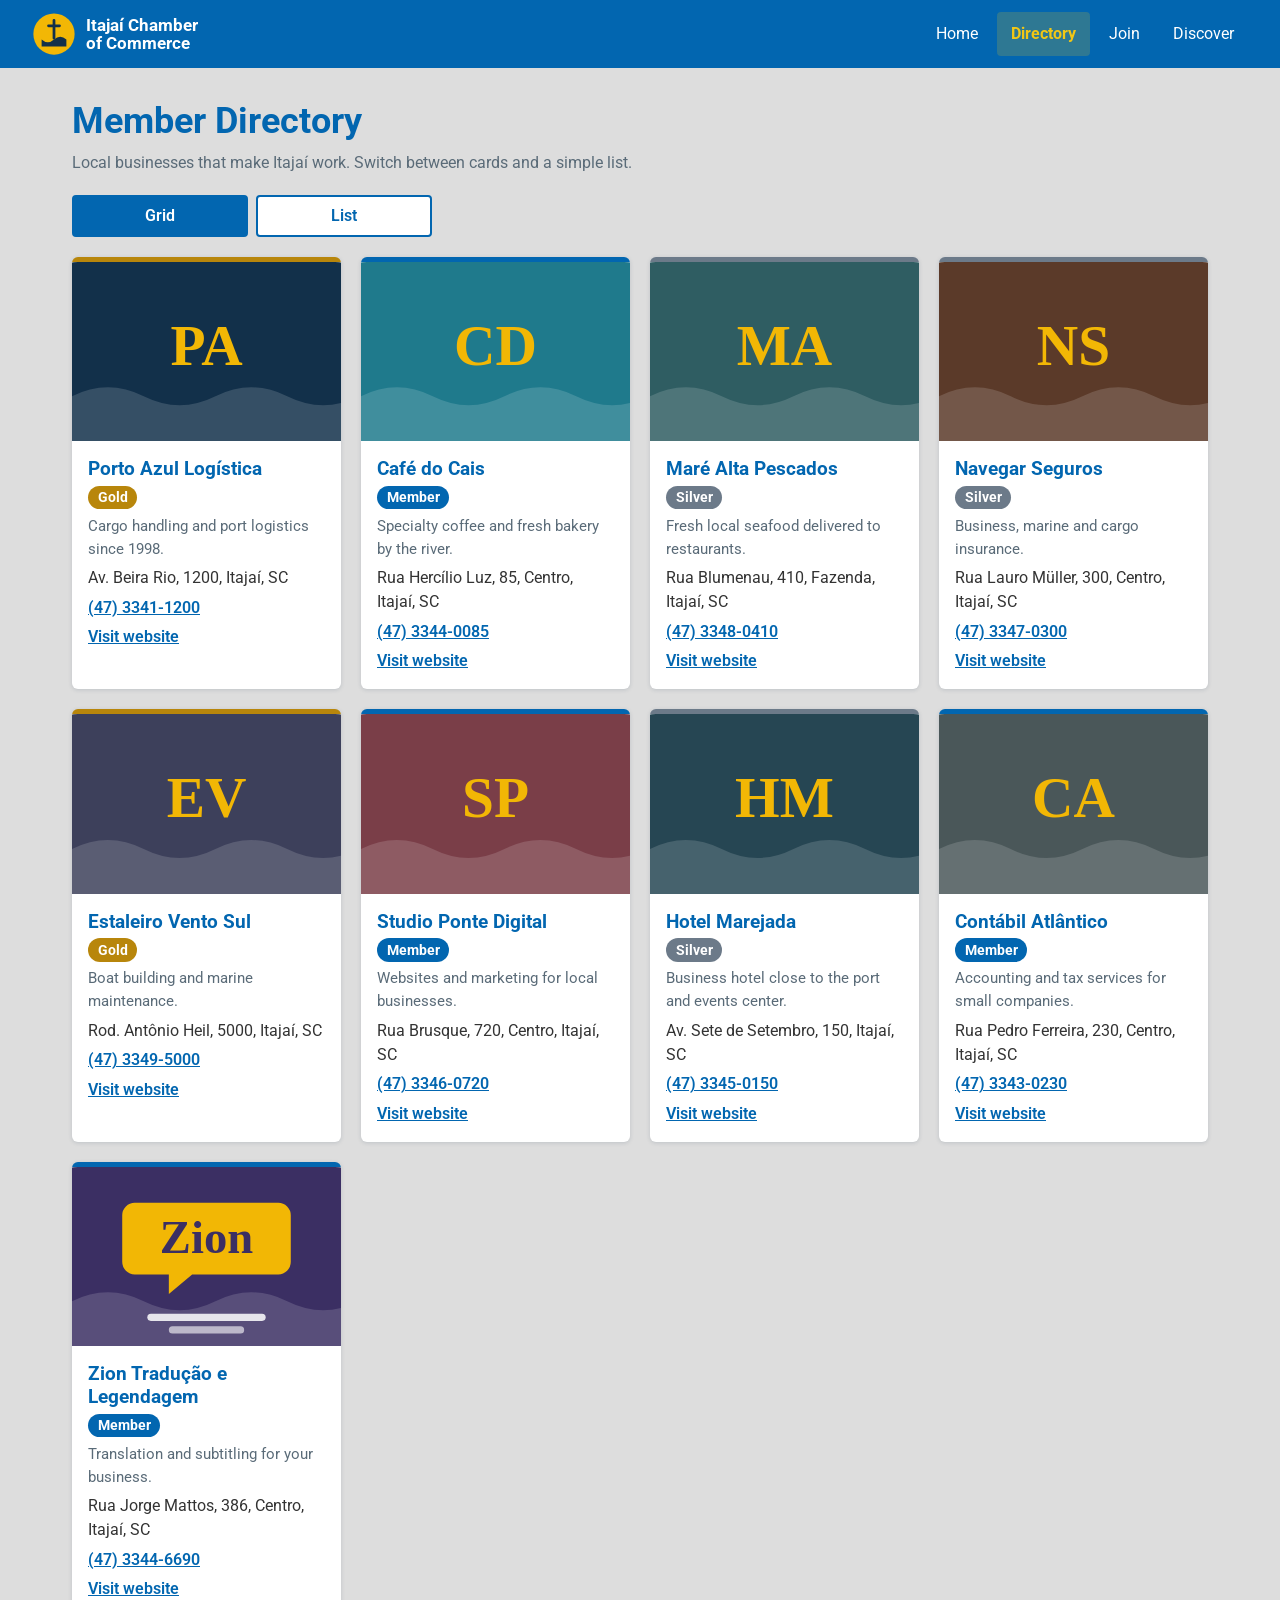
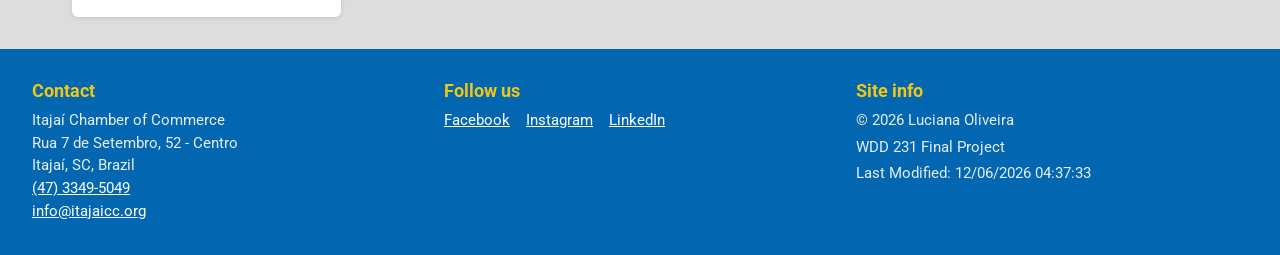
==== chamber/directory.html @ 1cdf983f "Completed activity w2" ====
<!DOCTYPE html>
<html lang="en">

<head>
  <meta charset="UTF-8">
  <meta name="viewport" content="width=device-width, initial-scale=1">
  <title>Member Directory | Itajaí Chamber of Commerce</title>
  <meta name="description"
    content="Browse the business directory of the Itajaí Chamber of Commerce: member companies, contact details, websites and membership levels.">
  <meta name="author" content="Luciana Oliveira">

  <!-- Favicon -->
  <link rel="icon" href="images/favicon.svg" type="image/svg+xml">

  <!-- Facebook / Open Graph -->
  <meta property="og:type" content="website">
  <meta property="og:title" content="Member Directory | Itajaí Chamber of Commerce">
  <meta property="og:description" content="Find and connect with local businesses in Itajaí, Santa Catarina.">
  <meta property="og:image" content="https://luciana-tech.github.io/wdd231/chamber/images/chamber-share.svg">
  <meta property="og:url" content="https://luciana-tech.github.io/wdd231/chamber/directory.html">

  <!-- Fonts -->
  <link rel="preconnect" href="https://fonts.googleapis.com">
  <link rel="preconnect" href="https://fonts.gstatic.com" crossorigin>
  <link href="https://fonts.googleapis.com/css2?family=Roboto:wght@300;400;700&display=swap" rel="stylesheet">

  <!-- CSS: normalize first, then small, then larger -->
  <link rel="stylesheet" href="css/normalize.css">
  <link rel="stylesheet" href="css/small.css">
  <link rel="stylesheet" href="css/larger.css" media="screen and (min-width: 700px)">

  <script src="scripts/shared.js" defer></script>
  <script src="scripts/directory.js" defer></script>
</head>

<body>
  <header>
    <div class="header-bar">
      <a class="brand" href="index.html">
        <img src="images/logo.svg" alt="" width="44" height="44">
        <span>Itajaí Chamber<br>of Commerce</span>
      </a>
      <button id="menu-btn" aria-expanded="false" aria-controls="nav-list"
        aria-label="Toggle navigation menu">☰</button>
    </div>
    <nav aria-label="Main navigation">
      <ul id="nav-list">
        <li><a href="index.html">Home</a></li>
        <li><a href="directory.html" aria-current="page">Directory</a></li>
        <li><a href="join.html">Join</a></li>
        <li><a href="discover.html">Discover</a></li>
      </ul>
    </nav>
  </header>

  <main>
    <div class="page-intro">
      <h1>Member Directory</h1>
      <p>Local businesses that make Itajaí work. Switch between cards and a simple list.</p>
    </div>

    <div class="view-toggle" role="group" aria-label="Choose directory view">
      <button id="grid-btn" aria-pressed="true">Grid</button>
      <button id="list-btn" aria-pressed="false">List</button>
    </div>

    <div id="members" aria-live="polite">
      <p>Loading members…</p>
    </div>
  </main>

  <footer>
    <div>
      <h2>Contact</h2>
      <address>
        Itajaí Chamber of Commerce<br>
        Rua 7 de Setembro, 52 - Centro<br>
        Itajaí, SC, Brazil<br>
        <a href="tel:+55473349-5049">(47) 3349-5049</a><br>
        <a href="mailto:info@example.com">info@itajaicc.org</a>
      </address>
    </div>
    <div>
      <h2>Follow us</h2>
      <div class="social">
        <a href="https://facebook.com" target="_blank" rel="noopener">Facebook</a>
        <a href="https://instagram.com" target="_blank" rel="noopener">Instagram</a>
        <a href="https://linkedin.com" target="_blank" rel="noopener">LinkedIn</a>
      </div>
    </div>
    <div class="dev-info">
      <h2>Site info</h2>
      <p>&copy; <span id="year"></span> Luciana Oliveira</p>
      <p>WDD 231 Final Project</p>
      <p id="lastModified"></p>
    </div>
  </footer>
</body>

</html>
---- chamber/css/small.css ----
/* Mobile-first styles (320px and up) */
:root {
  --primary: #0266b0;
  --secondary: #0266b0;
  --accent: #f1c715;
  --bg: #ddd;
  --text: #333;
  --surface: #ffffff;
  --muted: #5a6b78;
  --gold: #b8860b;
  --silver: #6c7a89;
  --member: #0266b0;
  --font-head: "Roboto", Arial, sans-serif;
  --font-body: "Roboto", Arial, sans-serif;
}

body {
  font-family: var(--font-body);
  background: var(--bg);
  color: var(--text);
  line-height: 1.5;
  font-size: 1rem
}

h1,
h2,
h3 {
  font-family: var(--font-head);
  line-height: 1.2;
  color: var(--primary)
}

a {
  color: var(--secondary)
}

:focus-visible {
  outline: 3px solid var(--accent);
  outline-offset: 2px
}

/* Header */
header {
  background: var(--primary);
  color: #fff;
  padding: .75rem 1rem
}

.header-bar {
  display: flex;
  align-items: center;
  justify-content: space-between;
  gap: .75rem
}

.brand {
  display: flex;
  align-items: center;
  gap: .6rem;
  color: #fff;
  text-decoration: none
}

.brand img {
  width: 44px;
  height: 44px
}

.brand span {
  font-family: var(--font-head);
  font-size: 1.05rem;
  font-weight: 700;
  line-height: 1.1
}

#menu-btn {
  background: none;
  border: 2px solid #fff;
  color: #fff;
  font-size: 1.5rem;
  line-height: 1;
  padding: .2rem .6rem;
  border-radius: 4px
}

#menu-btn[aria-expanded="true"] {
  background: var(--accent);
  border-color: var(--accent);
  color: var(--primary)
}

/* Navigation (collapsed on small screens) */
nav ul {
  display: none;
  flex-direction: column;
  margin-top: .75rem;
  border-top: 1px solid rgba(255, 255, 255, .25)
}

nav ul.open {
  display: flex
}

nav a {
  display: block;
  padding: .75rem .25rem;
  color: #fff;
  text-decoration: none;
  border-bottom: 1px solid rgba(255, 255, 255, .15)
}

nav a:hover {
  color: var(--accent)
}

nav a[aria-current="page"] {
  font-weight: 700;
  color: var(--accent);
  box-shadow: inset 4px 0 0 var(--accent);
  padding-left: .75rem
}

/* Main */
main {
  padding: 1.25rem 1rem 2rem;
  max-width: 1200px;
  margin: 0 auto
}

.page-intro h1 {
  font-size: 1.75rem;
  margin: 0
}

.page-intro p {
  margin-top: .5rem;
  color: var(--muted)
}

.view-toggle {
  display: flex;
  gap: .5rem;
  margin: 1.25rem 0
}

.view-toggle button {
  flex: 1;
  padding: .6rem 1rem;
  border: 2px solid var(--primary);
  background: var(--surface);
  color: var(--primary);
  border-radius: 4px;
  font-weight: 600
}

.view-toggle button[aria-pressed="true"] {
  background: var(--primary);
  color: #fff
}

/* Member cards (grid view = stacked cards on small screens) */
#members {
  display: grid;
  gap: 1rem;
  grid-template-columns: 1fr
}

.member-card {
  background: var(--surface);
  border-radius: 6px;
  overflow: hidden;
  border-top: 5px solid var(--member);
  box-shadow: 0 1px 4px rgba(18, 48, 74, .15);
  display: flex;
  flex-direction: column
}

.member-card[data-level="2"] {
  border-top-color: var(--silver)
}

.member-card[data-level="3"] {
  border-top-color: var(--gold)
}

.member-card img {
  width: 100%;
  aspect-ratio: 3/2;
  object-fit: cover;
  background: #dfe8ec
}

.card-body {
  padding: 1rem;
  display: grid;
  gap: .35rem;
  min-width: 0
}

.card-body h2 {
  font-size: 1.2rem
}

.badge {
  justify-self: start;
  font-size: .85rem;
  font-weight: 700;
  padding: .1rem .6rem;
  border-radius: 99px;
  color: #fff;
  background: var(--member)
}

.badge.silver {
  background: var(--silver)
}

.badge.gold {
  background: var(--gold)
}

.tagline {
  color: var(--muted);
  font-size: .95rem
}

.card-body p,
.card-body address {
  overflow-wrap: anywhere
}

.card-body a {
  font-weight: 600
}

/* List view: simple one-column rows */
#members.list {
  grid-template-columns: 1fr
}

#members.list .member-card {
  flex-direction: row;
  align-items: stretch
}

#members.list .member-card img {
  width: 84px;
  aspect-ratio: auto;
  height: auto;
  object-fit: cover
}

#members.list .tagline {
  display: none
}

#members.list .card-body {
  padding: .6rem .75rem;
  gap: .15rem
}

#members.list .card-body h2 {
  font-size: 1.05rem
}

/* Footer */
footer {
  background: var(--primary);
  color: #e6eef2;
  padding: 1.5rem 1rem;
  display: grid;
  gap: 1.25rem;
  font-size: .95rem
}

footer h2 {
  color: var(--accent);
  font-size: 1.1rem;
  margin-bottom: .4rem
}

footer a {
  color: #fff
}

.social {
  display: flex;
  gap: 1rem;
  flex-wrap: wrap
}

.dev-info p {
  margin-bottom: .25rem
}
---- chamber/css/larger.css ----
/* Wider views (linked with media="screen and (min-width:700px)") */
header {
    padding: .75rem 2rem;
    display: flex;
    align-items: center;
    justify-content: space-between;
    flex-wrap: wrap
}

#menu-btn {
    display: none
}

nav ul {
    display: flex;
    flex-direction: row;
    margin: 0;
    border: 0;
    gap: .25rem
}

nav a {
    border: 0;
    padding: .6rem .9rem;
    border-radius: 4px
}

nav a[aria-current="page"] {
    box-shadow: none;
    padding-left: .9rem;
    background: rgba(241, 199, 21, .18)
}

main {
    padding: 2rem
}

.page-intro h1 {
    font-size: 2.25rem
}

.view-toggle {
    max-width: 360px
}

#members {
    grid-template-columns: repeat(auto-fill, minmax(260px, 1fr));
    gap: 1.25rem
}

#members.list {
    grid-template-columns: 1fr;
    gap: .6rem
}

#members.list .member-card img {
    width: 120px
}

#members.list .card-body {
    grid-template-columns: 2fr 1.2fr 1.4fr 1.6fr auto;
    align-items: center;
    gap: 1rem
}

#members.list .card-body h2 {
    font-size: 1.1rem
}

footer {
    grid-template-columns: repeat(3, 1fr);
    padding: 2rem
}
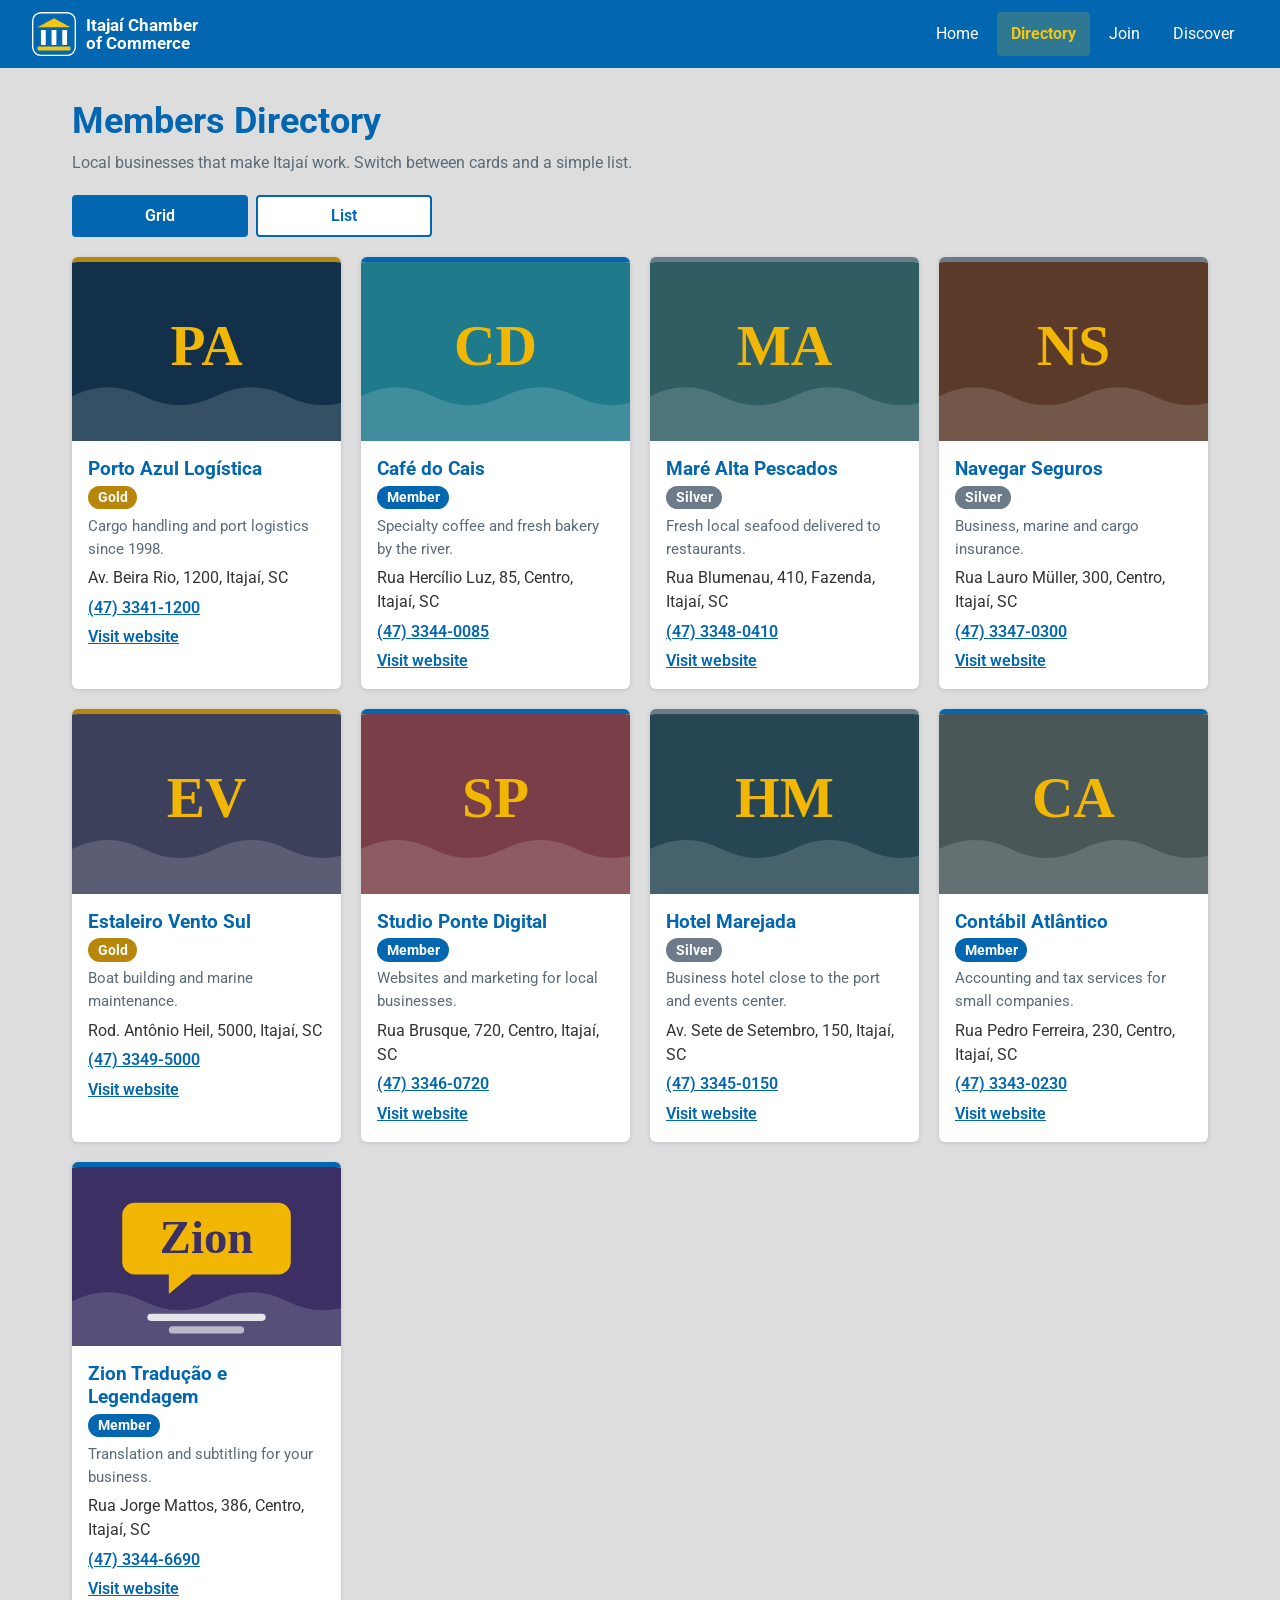
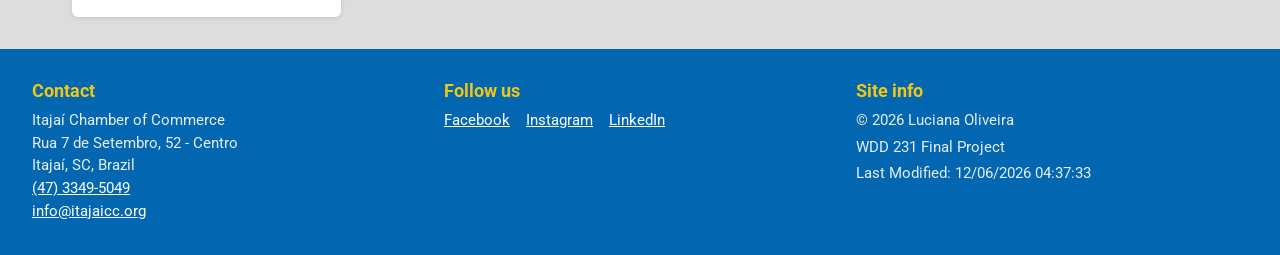
==== commit 6234c963: "Fixed rules that were outside media query" ====
--- a/chamber/directory.html
+++ b/chamber/directory.html
@@ -1,10 +1,10 @@
 <!DOCTYPE html>
-<html lang="en">
+<html lang="en-US">
 
 <head>
   <meta charset="UTF-8">
   <meta name="viewport" content="width=device-width, initial-scale=1">
-  <title>Member Directory | Itajaí Chamber of Commerce</title>
+  <title>Directory | Itajaí Chamber of Commerce</title>
   <meta name="description"
     content="Browse the business directory of the Itajaí Chamber of Commerce: member companies, contact details, websites and membership levels.">
   <meta name="author" content="Luciana Oliveira">
@@ -27,7 +27,7 @@
   <!-- CSS: normalize first, then small, then larger -->
   <link rel="stylesheet" href="css/normalize.css">
   <link rel="stylesheet" href="css/small.css">
-  <link rel="stylesheet" href="css/larger.css" media="screen and (min-width: 700px)">
+  <link rel="stylesheet" href="css/larger.css">
 
   <script src="scripts/shared.js" defer></script>
   <script src="scripts/directory.js" defer></script>
@@ -55,7 +55,7 @@
 
   <main>
     <div class="page-intro">
-      <h1>Member Directory</h1>
+      <h1>Members Directory</h1>
       <p>Local businesses that make Itajaí work. Switch between cards and a simple list.</p>
     </div>
 
@@ -77,7 +77,7 @@
         Rua 7 de Setembro, 52 - Centro<br>
         Itajaí, SC, Brazil<br>
         <a href="tel:+55473349-5049">(47) 3349-5049</a><br>
-        <a href="mailto:info@example.com">info@itajaicc.org</a>
+        <a href="mailto:info@itajaicc.org">info@itajaicc.org</a>
       </address>
     </div>
     <div>
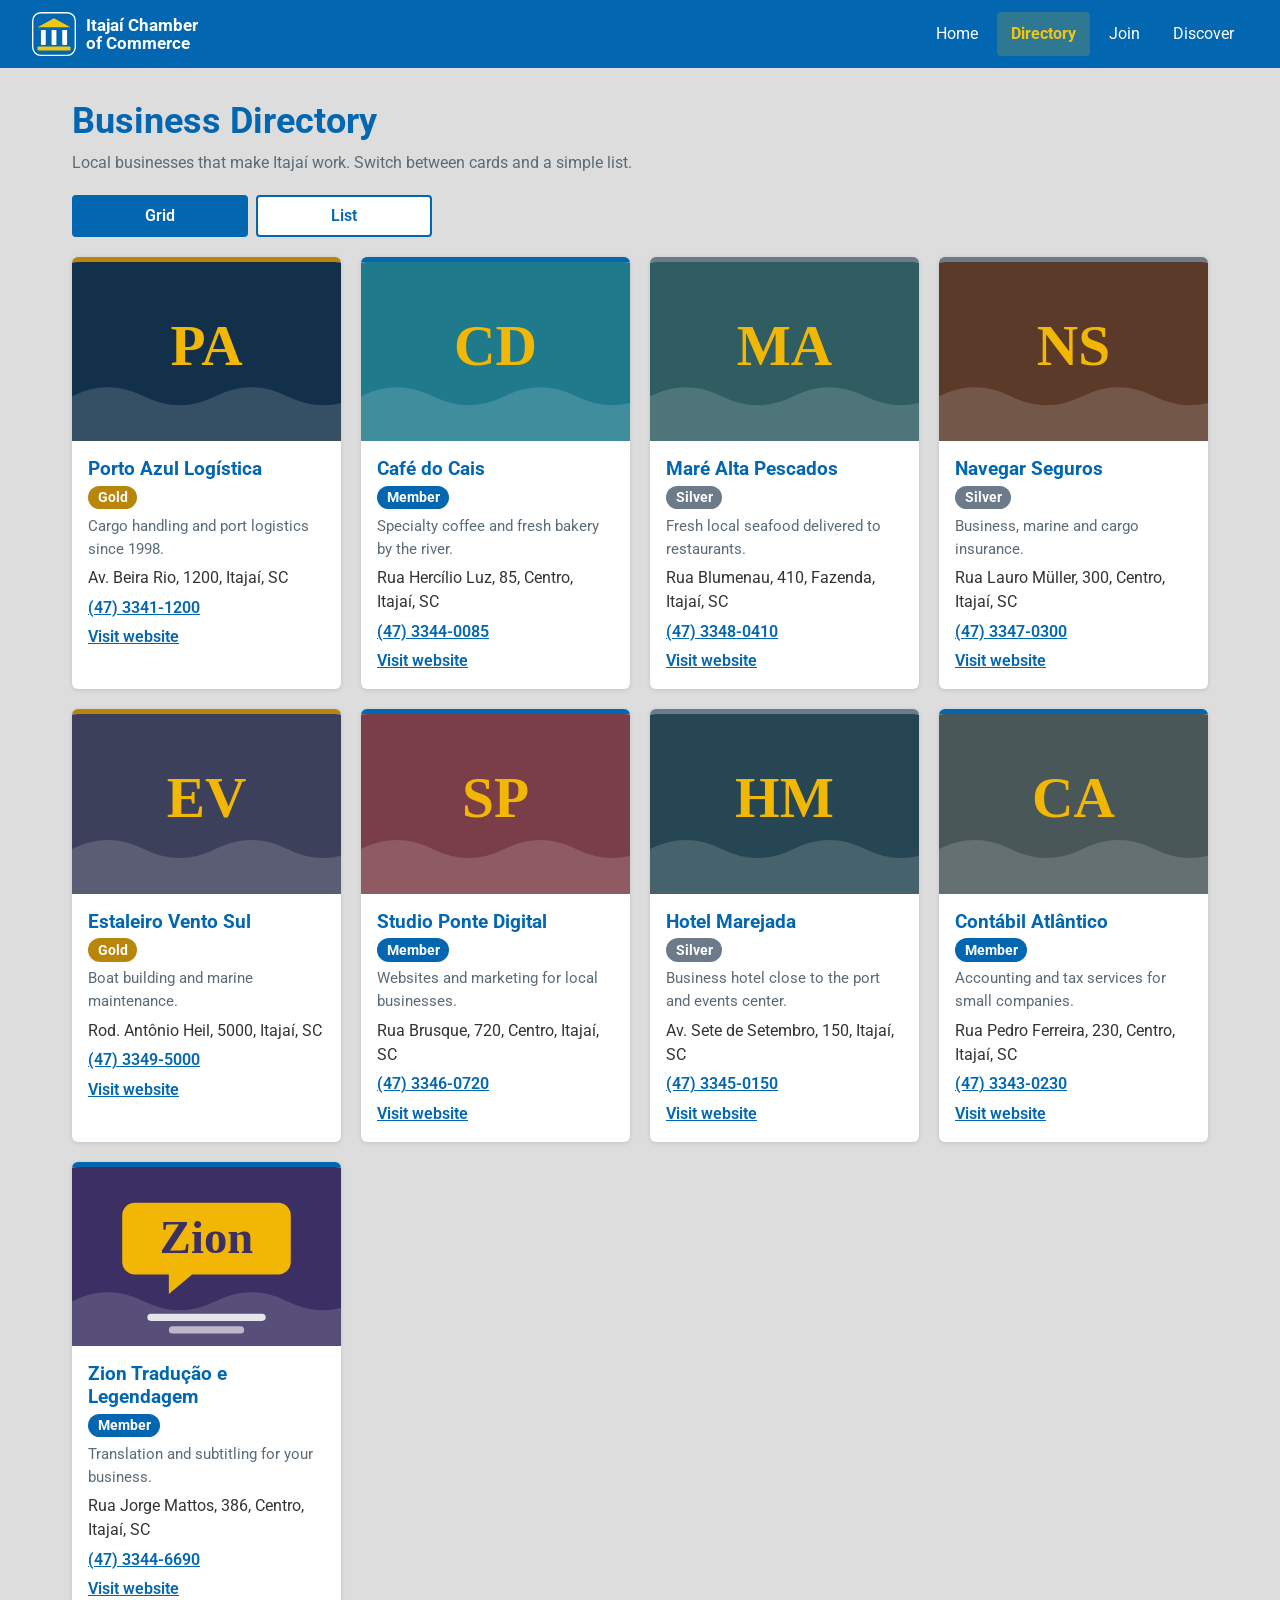
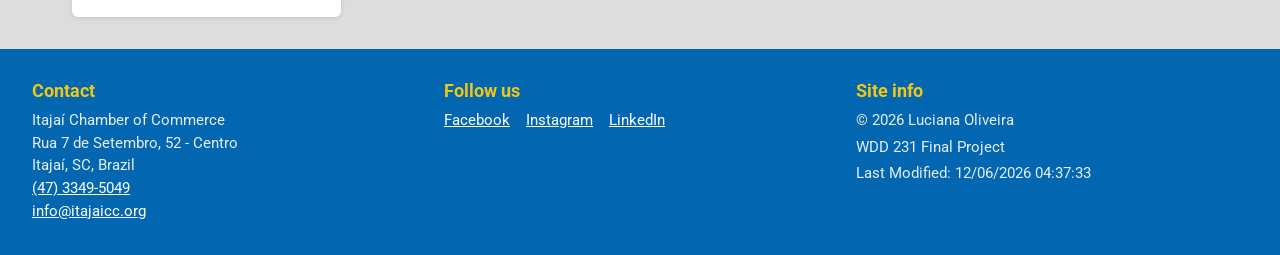
==== commit 35c16ed6: "Fixed performance issues" ====
--- a/chamber/directory.html
+++ b/chamber/directory.html
@@ -19,15 +19,23 @@
   <meta property="og:image" content="https://luciana-tech.github.io/wdd231/chamber/images/chamber-share.svg">
   <meta property="og:url" content="https://luciana-tech.github.io/wdd231/chamber/directory.html">
 
+  <!-- Performance: Preload member JSON data for faster LCP -->
+  <link rel="preload" href="data/members.json" as="fetch" crossorigin>
+
   <!-- Fonts -->
   <link rel="preconnect" href="https://fonts.googleapis.com">
   <link rel="preconnect" href="https://fonts.gstatic.com" crossorigin>
-  <link href="https://fonts.googleapis.com/css2?family=Roboto:wght@300;400;700&display=swap" rel="stylesheet">
+  <link rel="preload" as="style" href="https://fonts.googleapis.com/css2?family=Roboto:wght@300;400;700&display=swap">
+  <link rel="stylesheet" href="https://fonts.googleapis.com/css2?family=Roboto:wght@300;400;700&display=swap"
+    media="print" onload="this.media='all'">
+  <noscript>
+    <link rel="stylesheet" href="https://fonts.googleapis.com/css2?family=Roboto:wght@300;400;700&display=swap">
+  </noscript>
 
-  <!-- CSS: normalize first, then small, then larger -->
+  <!-- CSS: normalize first, then small, then large -->
   <link rel="stylesheet" href="css/normalize.css">
   <link rel="stylesheet" href="css/small.css">
-  <link rel="stylesheet" href="css/larger.css">
+  <link rel="stylesheet" href="css/larger.css" media="screen and (min-width: 700px)">
 
   <script src="scripts/shared.js" defer></script>
   <script src="scripts/directory.js" defer></script>
@@ -55,7 +63,7 @@
 
   <main>
     <div class="page-intro">
-      <h1>Members Directory</h1>
+      <h1>Business Directory</h1>
       <p>Local businesses that make Itajaí work. Switch between cards and a simple list.</p>
     </div>
 
@@ -76,16 +84,18 @@
         Itajaí Chamber of Commerce<br>
         Rua 7 de Setembro, 52 - Centro<br>
         Itajaí, SC, Brazil<br>
-        <a href="tel:+55473349-5049">(47) 3349-5049</a><br>
+        <a href="tel:+55473349-5049" aria-label="Call Itajaí Chamber of Commerce at (47) 3349-5049">(47)
+          3349-5049</a><br>
         <a href="mailto:info@itajaicc.org">info@itajaicc.org</a>
       </address>
     </div>
     <div>
       <h2>Follow us</h2>
       <div class="social">
-        <a href="https://facebook.com" target="_blank" rel="noopener">Facebook</a>
-        <a href="https://instagram.com" target="_blank" rel="noopener">Instagram</a>
-        <a href="https://linkedin.com" target="_blank" rel="noopener">LinkedIn</a>
+        <a href="https://facebook.com" target="_blank" rel="noopener" aria-label="Visit our Facebook page">Facebook</a>
+        <a href="https://instagram.com" target="_blank" rel="noopener"
+          aria-label="Visit our Instagram page">Instagram</a>
+        <a href="https://linkedin.com" target="_blank" rel="noopener" aria-label="Visit our LinkedIn page">LinkedIn</a>
       </div>
     </div>
     <div class="dev-info">
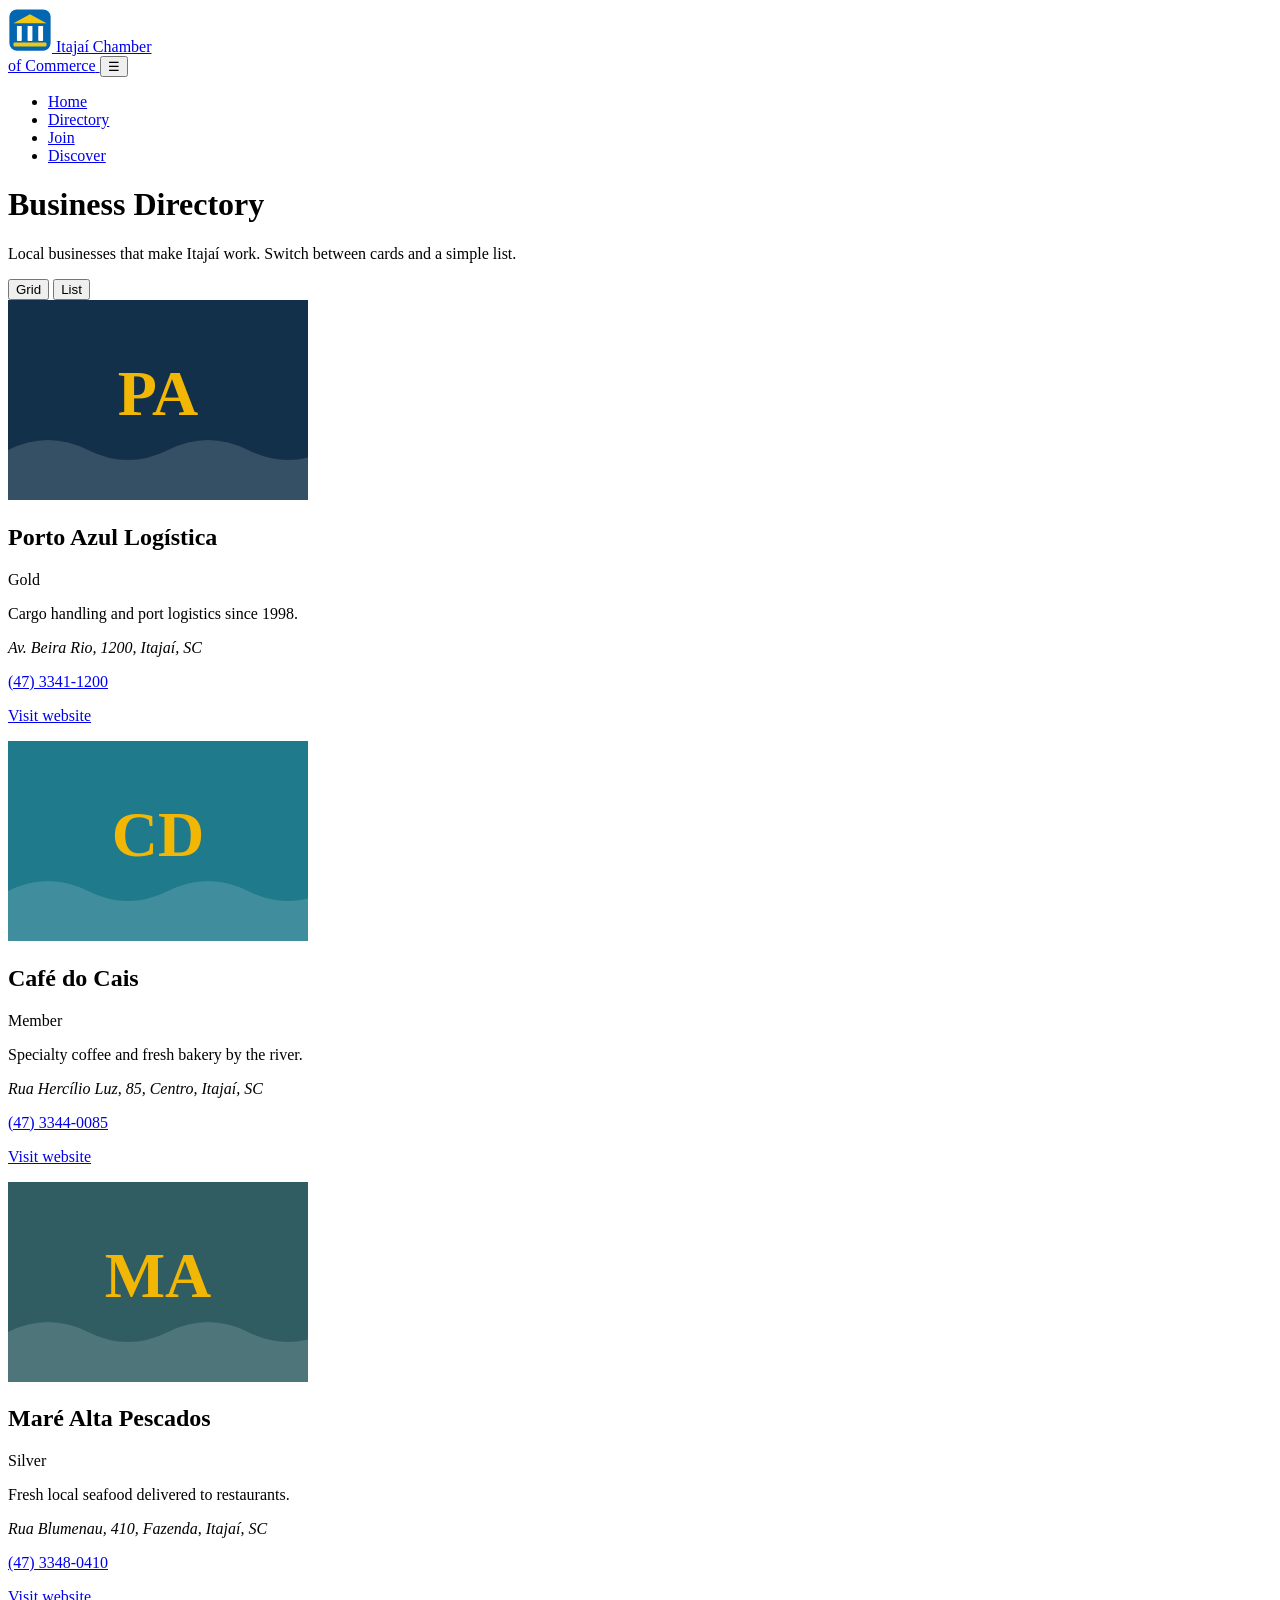
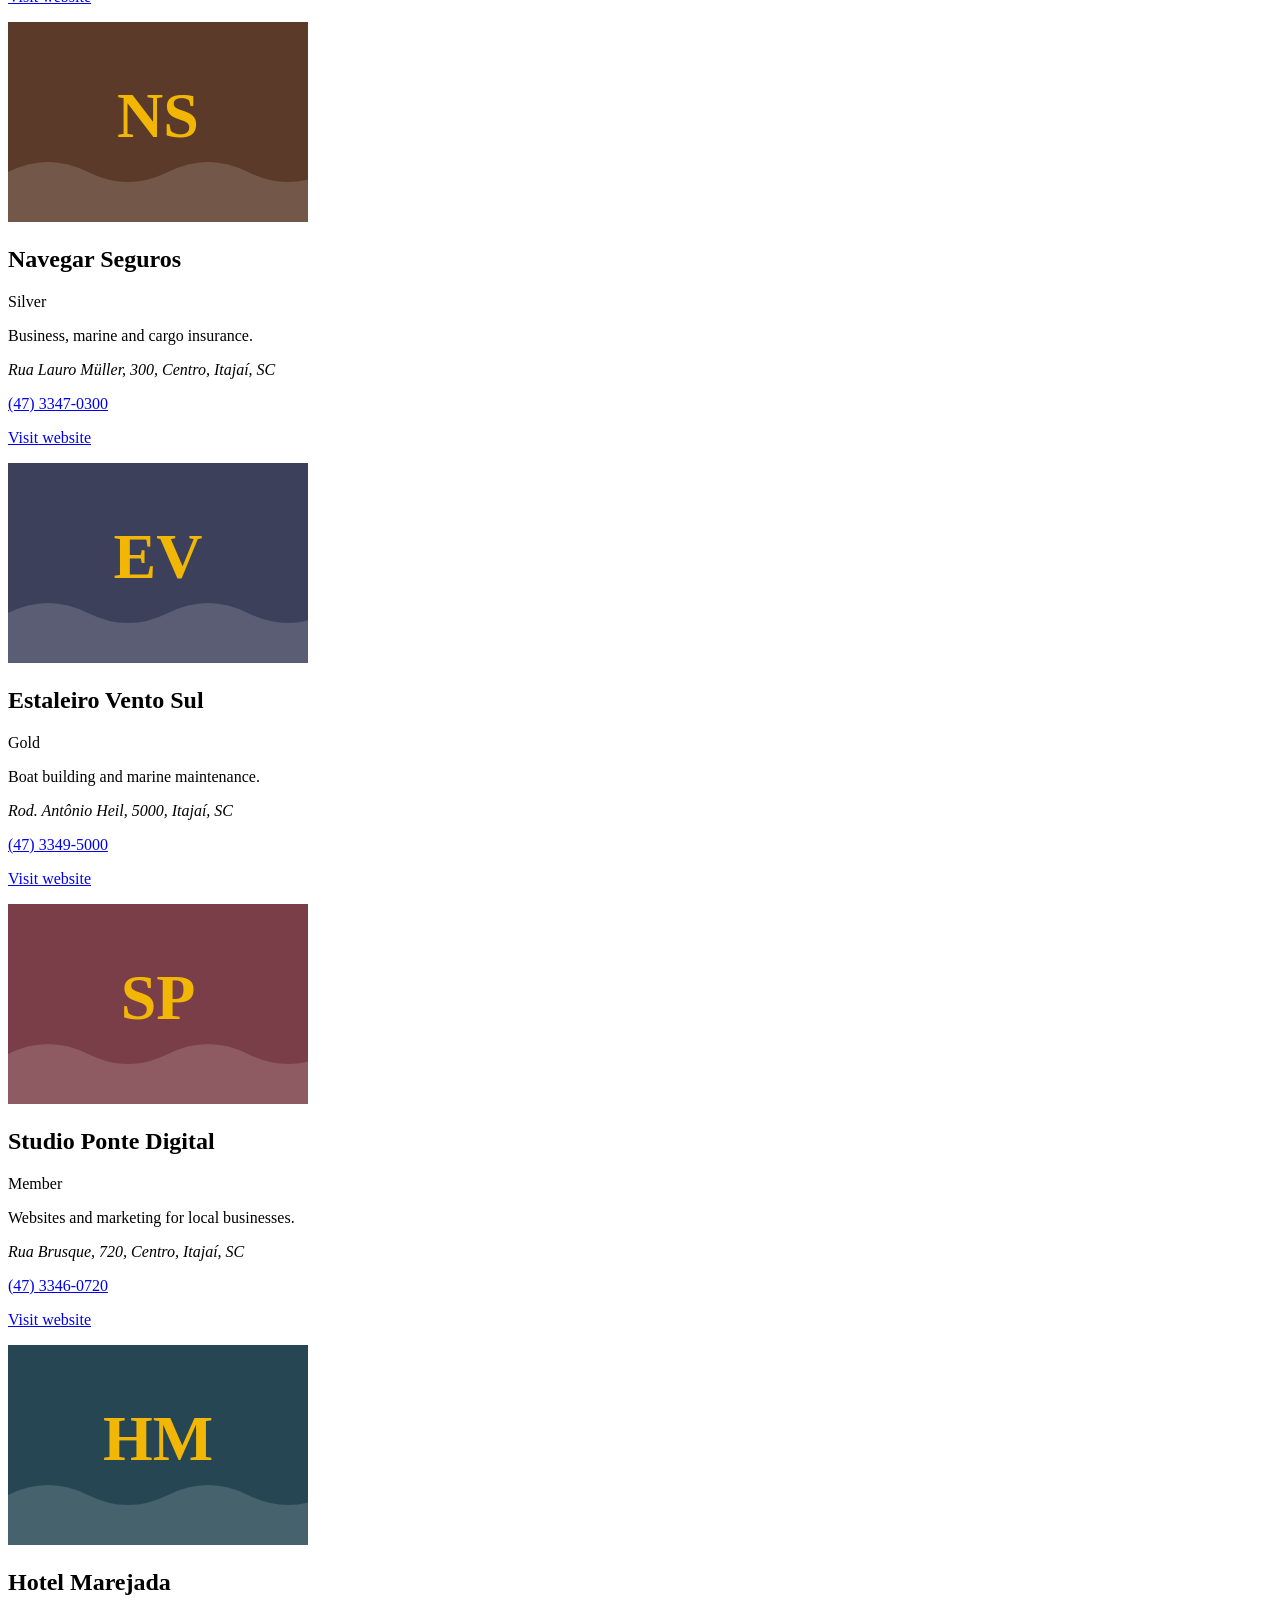
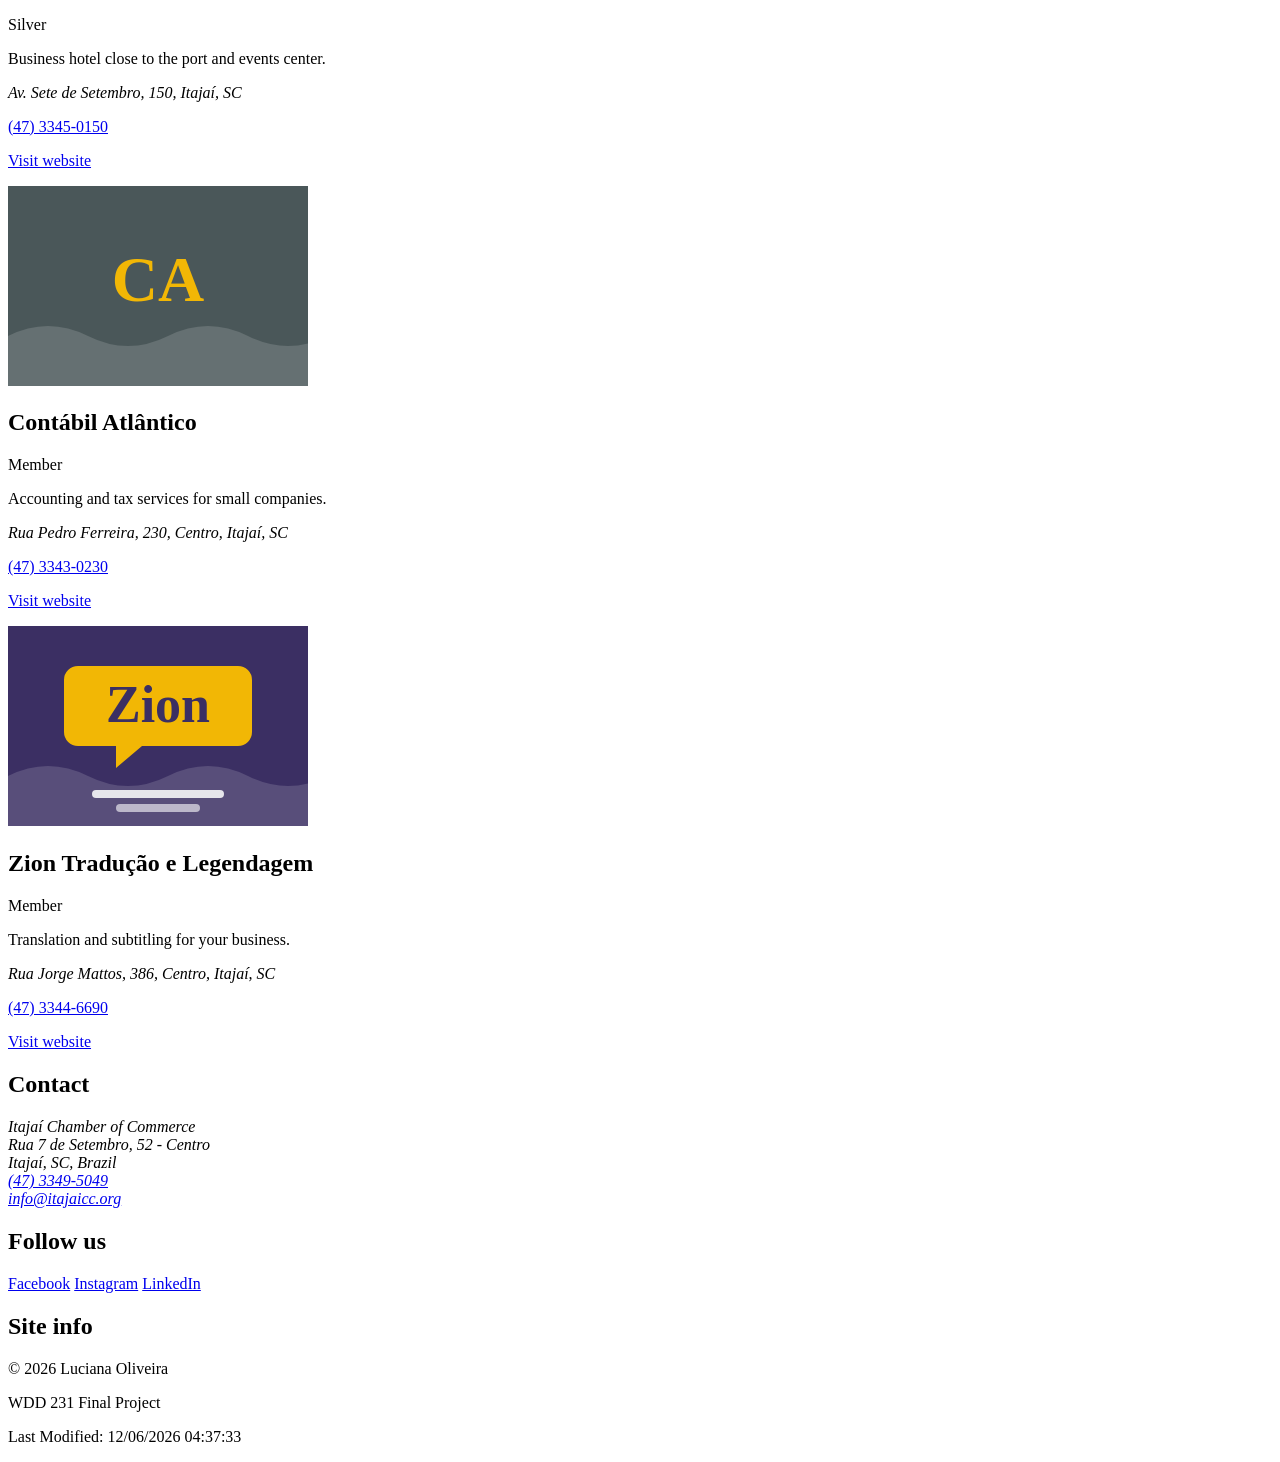
==== commit 51ab5312: "remove link media html" ====
--- a/chamber/directory.html
+++ b/chamber/directory.html
@@ -35,7 +35,7 @@
   <!-- CSS: normalize first, then small, then large -->
   <link rel="stylesheet" href="css/normalize.css">
   <link rel="stylesheet" href="css/small.css">
-  <link rel="stylesheet" href="css/larger.css" media="screen and (min-width: 700px)">
+  <link rel="stylesheet" href="css/larger.css">
 
   <script src="scripts/shared.js" defer></script>
   <script src="scripts/directory.js" defer></script>
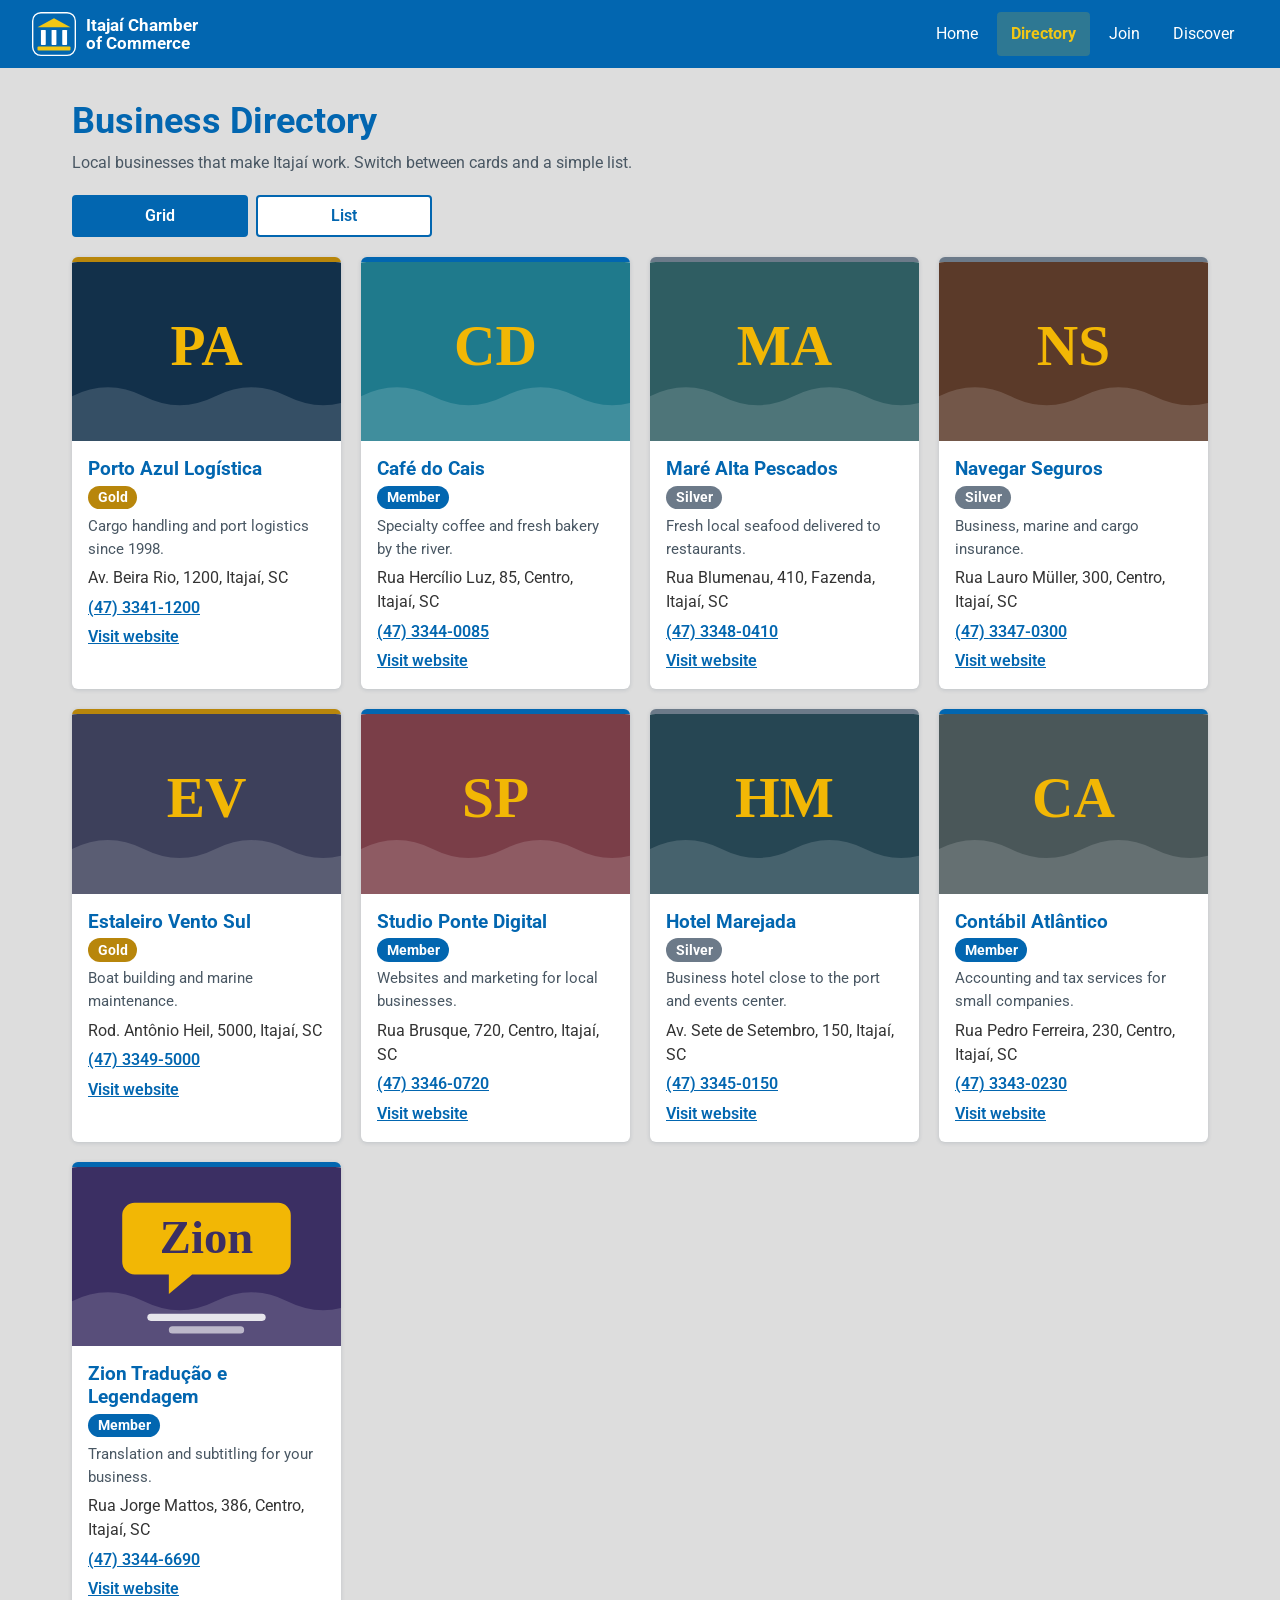
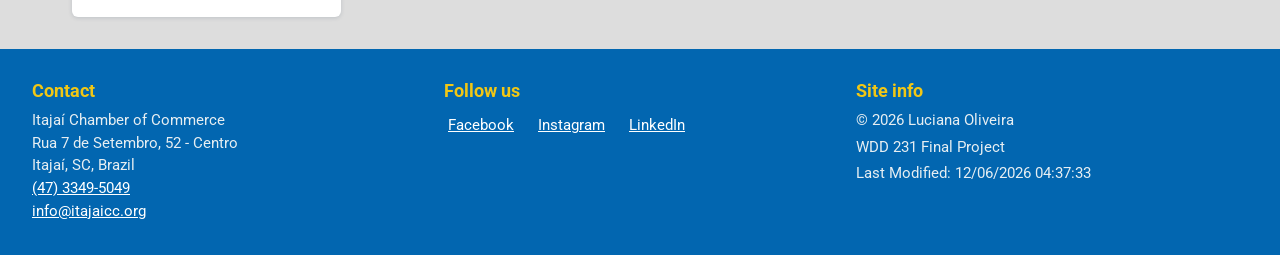
==== commit fdfa962c: "fix css href location" ====
--- a/chamber/directory.html
+++ b/chamber/directory.html
@@ -33,9 +33,9 @@
   </noscript>
 
   <!-- CSS: normalize first, then small, then large -->
-  <link rel="stylesheet" href="css/normalize.css">
-  <link rel="stylesheet" href="css/small.css">
-  <link rel="stylesheet" href="css/larger.css">
+  <link rel="stylesheet" href="styles/normalize.css">
+  <link rel="stylesheet" href="styles/small.css">
+  <link rel="stylesheet" href="styles/larger.css">
 
   <script src="scripts/shared.js" defer></script>
   <script src="scripts/directory.js" defer></script>
--- a/chamber/styles/small.css
+++ b/chamber/styles/small.css
@@ -0,0 +1,314 @@
+@font-face {
+  font-family: "Roboto Fallback";
+  src: local("Arial");
+  size-adjust: 100.6%;
+  ascent-override: 92%;
+  descent-override: 24%;
+  line-gap-override: 0%;
+}
+
+/* Mobile-first styles (320px and up) */
+:root {
+  --primary: #0266b0;
+  --secondary: #b8860b;
+  --accent: #f1c715;
+  --bg: #ddd;
+  --text: #333;
+  --surface: #ffffff;
+  --muted: #495763;
+  --gold: #b8860b;
+  --silver: #6c7a89;
+  --member: #0266b0;
+  --font-head: "Roboto", "Roboto Fallback", Arial, sans-serif;
+  --font-body: "Roboto", "Roboto Fallback", Arial, sans-serif;
+}
+
+body {
+  font-family: var(--font-body);
+  background: var(--bg);
+  color: var(--text);
+  line-height: 1.5;
+  font-size: 1rem;
+}
+
+h1,
+h2,
+h3 {
+  font-family: var(--font-head);
+  line-height: 1.2;
+  color: var(--primary);
+}
+
+a {
+  color: var(--primary);
+  /* Ensures strong contrast against light backgrounds */
+}
+
+a:hover {
+  color: #014375;
+}
+
+:focus-visible {
+  outline: 3px solid var(--accent);
+  outline-offset: 2px;
+}
+
+/* Header */
+header {
+  background: var(--primary);
+  color: #fff;
+  padding: .75rem 1rem;
+}
+
+.header-bar {
+  display: flex;
+  align-items: center;
+  justify-content: space-between;
+  gap: .75rem;
+}
+
+.brand {
+  display: flex;
+  align-items: center;
+  gap: .6rem;
+  color: #fff;
+  text-decoration: none;
+}
+
+.brand img {
+  width: 44px;
+  height: 44px;
+}
+
+.brand span {
+  font-family: var(--font-head);
+  font-size: 1.05rem;
+  font-weight: 700;
+  line-height: 1.1;
+}
+
+#menu-btn {
+  background: none;
+  border: 2px solid #fff;
+  color: #fff;
+  font-size: 1.5rem;
+  line-height: 1;
+  padding: .2rem .6rem;
+  border-radius: 4px;
+}
+
+#menu-btn[aria-expanded="true"] {
+  background: var(--accent);
+  border-color: var(--accent);
+  color: var(--primary);
+}
+
+/* Navigation (collapsed on small screens) */
+nav ul {
+  display: none;
+  flex-direction: column;
+  margin: 0;
+  border: 0;
+  gap: .25rem;
+}
+
+nav ul.open {
+  display: flex;
+}
+
+nav a {
+  display: block;
+  padding: .75rem .25rem;
+  color: #fff;
+  text-decoration: none;
+  border-bottom: 1px solid rgba(255, 255, 255, .15);
+}
+
+nav a:hover {
+  color: var(--accent);
+}
+
+nav a[aria-current="page"] {
+  font-weight: 700;
+  color: var(--accent);
+  box-shadow: inset 4px 0 0 var(--accent);
+  padding-left: .75rem;
+}
+
+/* Main */
+main {
+  padding: 1.25rem 1rem 2rem;
+  max-width: 1200px;
+  margin: 0 auto;
+}
+
+.page-intro h1 {
+  font-size: 1.75rem;
+  margin: 0;
+}
+
+.page-intro p {
+  margin-top: .5rem;
+  color: var(--muted);
+}
+
+.view-toggle {
+  display: flex;
+  gap: .5rem;
+  margin: 1.25rem 0;
+}
+
+.view-toggle button {
+  flex: 1;
+  padding: .6rem 1rem;
+  border: 2px solid var(--primary);
+  background: var(--surface);
+  color: var(--primary);
+  border-radius: 4px;
+  font-weight: 600;
+}
+
+.view-toggle button[aria-pressed="true"] {
+  background: var(--primary);
+  color: #fff;
+}
+
+/* Member cards (grid view = stacked cards on small screens) */
+#members {
+  display: grid;
+  gap: 1rem;
+  grid-template-columns: 1fr;
+}
+
+.member-card {
+  background: var(--surface);
+  border-radius: 6px;
+  overflow: hidden;
+  border-top: 5px solid var(--member);
+  box-shadow: 0 1px 4px rgba(18, 48, 74, .15);
+  display: flex;
+  flex-direction: column;
+}
+
+.member-card[data-level="2"] {
+  border-top-color: var(--silver);
+}
+
+.member-card[data-level="3"] {
+  border-top-color: var(--gold);
+}
+
+.member-card img {
+  width: 100%;
+  aspect-ratio: 3/2;
+  object-fit: cover;
+  background: #dfe8ec;
+}
+
+.card-body {
+  padding: 1rem;
+  display: grid;
+  gap: .35rem;
+  min-width: 0;
+}
+
+.card-body a:hover {
+  color: #014375;
+}
+
+.card-body h2 {
+  font-size: 1.2rem;
+}
+
+.badge {
+  justify-self: start;
+  font-size: .85rem;
+  font-weight: 700;
+  padding: .1rem .6rem;
+  border-radius: 99px;
+  color: #fff;
+  background: var(--member);
+}
+
+.badge.silver {
+  background: var(--silver);
+}
+
+.badge.gold {
+  background: var(--gold);
+}
+
+.tagline {
+  color: var(--muted);
+  font-size: .95rem;
+}
+
+.card-body p,
+.card-body address {
+  overflow-wrap: anywhere;
+}
+
+.card-body a {
+  font-weight: 600;
+}
+
+/* List view adjustments */
+#members.list .member-card {
+  flex-direction: row;
+  align-items: stretch;
+}
+
+#members.list .member-card img {
+  width: 84px;
+  aspect-ratio: auto;
+  height: auto;
+  object-fit: cover;
+}
+
+#members.list .tagline {
+  display: none;
+}
+
+#members.list .card-body {
+  padding: .6rem .75rem;
+  gap: .15rem;
+}
+
+#members.list .card-body h2 {
+  font-size: 1.05rem;
+}
+
+/* Footer */
+footer {
+  background: var(--primary);
+  color: #e6eef2;
+  padding: 1.5rem 1rem;
+  display: grid;
+  gap: 1.25rem;
+  font-size: .95rem;
+}
+
+footer h2 {
+  color: var(--accent);
+  font-size: 1.1rem;
+  margin-bottom: .4rem;
+}
+
+footer a {
+  color: #fff;
+}
+
+.social {
+  display: flex;
+  gap: 1rem;
+  flex-wrap: wrap;
+}
+
+.social a {
+  display: inline-block;
+  padding: 0.35rem 0.25rem;
+}
+
+.dev-info p {
+  margin-bottom: .25rem;
+}
--- a/chamber/styles/larger.css
+++ b/chamber/styles/larger.css
@@ -0,0 +1,74 @@
+@media screen and (min-width: 700px) {
+    header {
+        padding: .75rem 2rem;
+        display: flex;
+        align-items: center;
+        justify-content: space-between;
+        flex-wrap: wrap;
+    }
+
+    #menu-btn {
+        display: none;
+    }
+
+    nav ul {
+        display: flex;
+        flex-direction: row;
+        margin: 0;
+        border: 0;
+        gap: .25rem;
+    }
+
+    nav a {
+        border: 0;
+        padding: .6rem .9rem;
+        border-radius: 4px;
+    }
+
+    nav a[aria-current="page"] {
+        box-shadow: none;
+        padding-left: .9rem;
+        background: rgba(241, 199, 21, .18);
+    }
+
+    main {
+        padding: 2rem;
+    }
+
+    .page-intro h1 {
+        font-size: 2.25rem;
+    }
+
+    .view-toggle {
+        max-width: 360px;
+    }
+
+    #members {
+        grid-template-columns: repeat(auto-fill, minmax(260px, 1fr));
+        gap: 1.25rem;
+    }
+
+    #members.list {
+        grid-template-columns: 1fr;
+        gap: .6rem;
+    }
+
+    #members.list .member-card img {
+        width: 120px;
+    }
+
+    #members.list .card-body {
+        grid-template-columns: 2fr 1.2fr 1.4fr 1.6fr auto;
+        align-items: center;
+        gap: 1rem;
+    }
+
+    #members.list .card-body h2 {
+        font-size: 1.1rem;
+    }
+
+    footer {
+        grid-template-columns: repeat(3, 1fr);
+        padding: 2rem;
+    }
+}
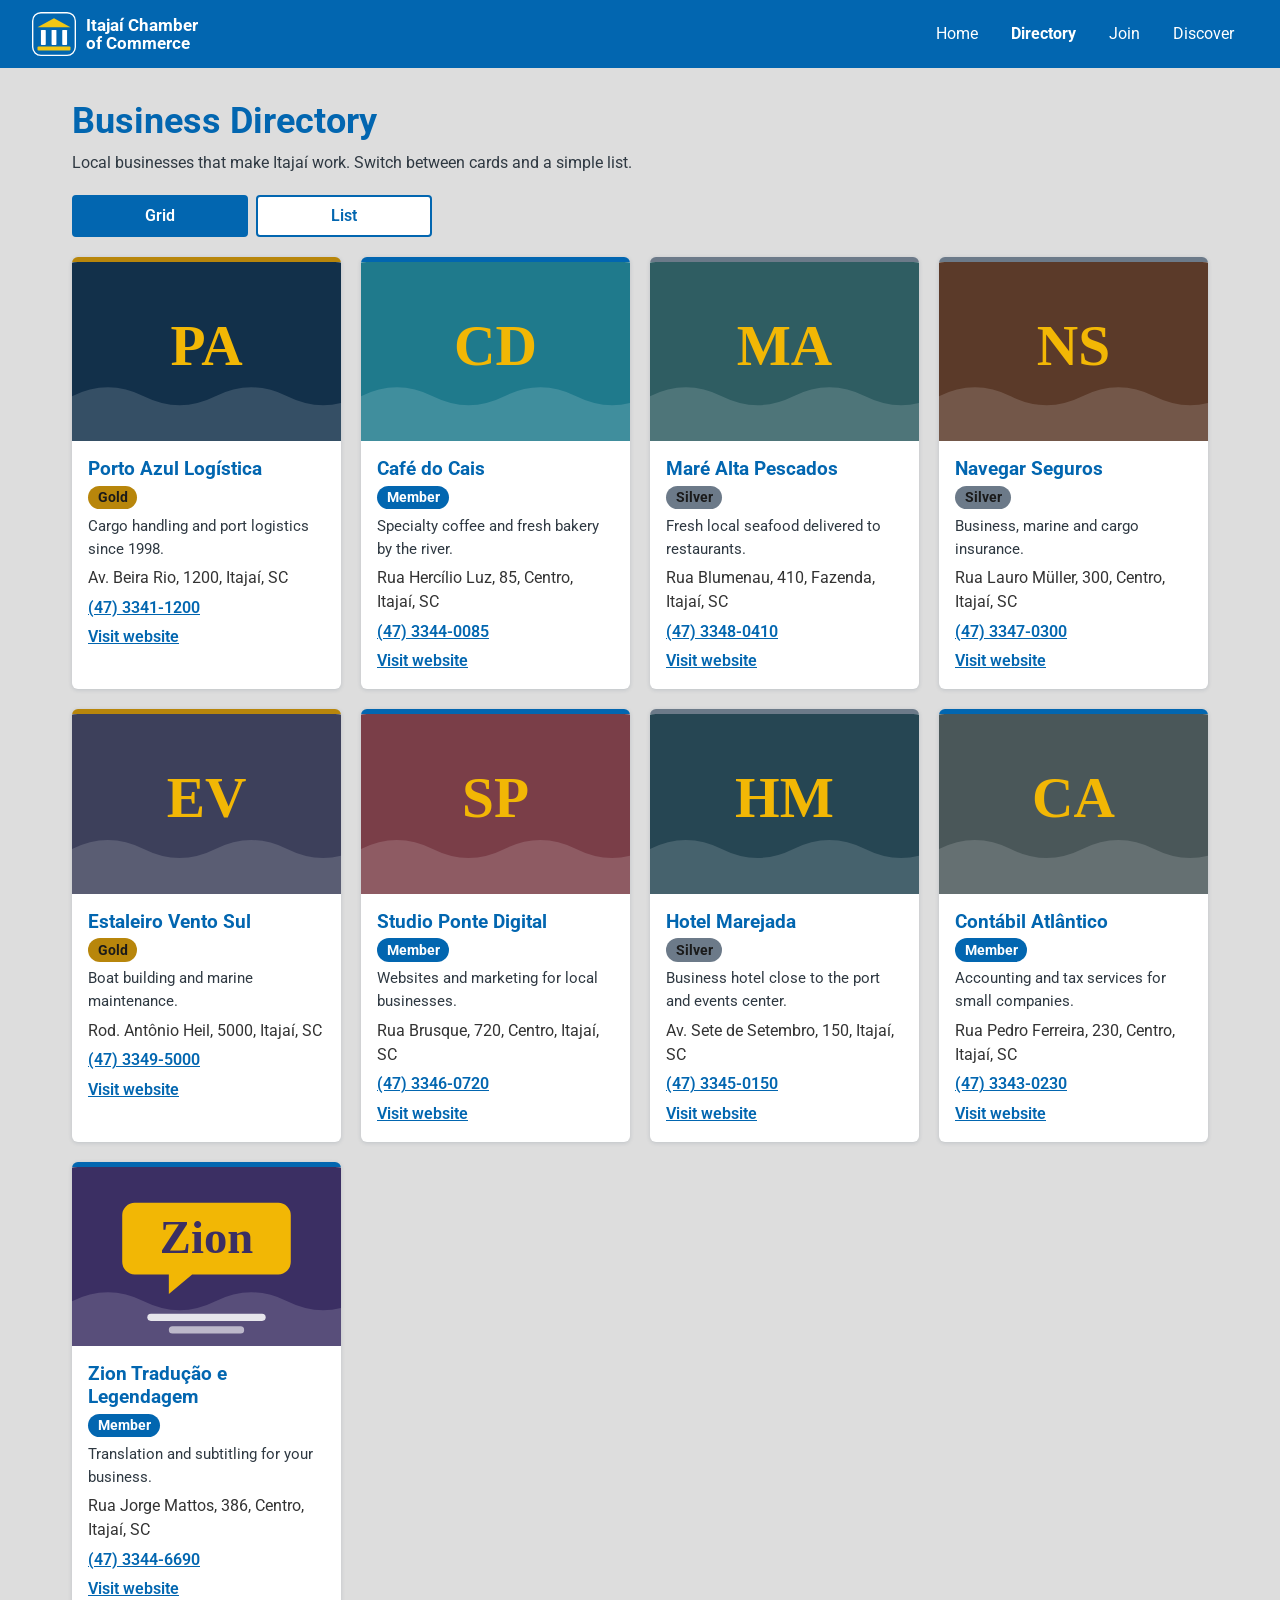
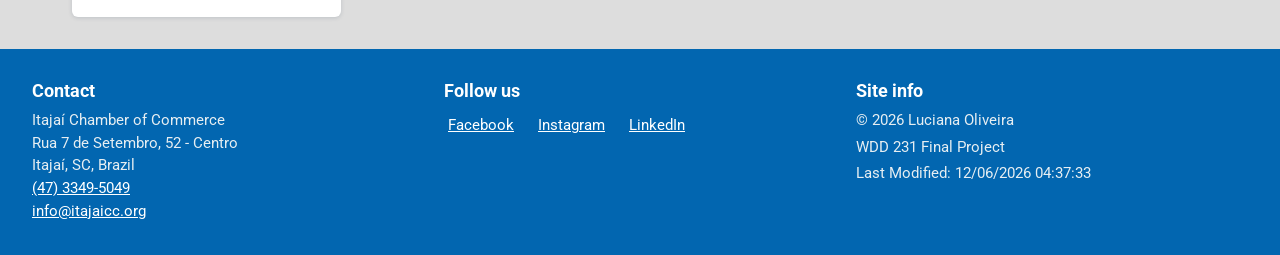
==== commit fadace6d: "Fixing "Chain critical requests" at HTML" ====
--- a/chamber/directory.html
+++ b/chamber/directory.html
@@ -35,7 +35,7 @@
   <!-- CSS: normalize first, then small, then large -->
   <link rel="stylesheet" href="styles/normalize.css">
   <link rel="stylesheet" href="styles/small.css">
-  <link rel="stylesheet" href="styles/larger.css">
+  <link rel="stylesheet" href="styles/larger.css" media="(min-width: 700px)">
 
   <script src="scripts/shared.js" defer></script>
   <script src="scripts/directory.js" defer></script>
--- a/chamber/styles/small.css
+++ b/chamber/styles/small.css
@@ -5,6 +5,7 @@
   ascent-override: 92%;
   descent-override: 24%;
   line-gap-override: 0%;
+  font-display: swap;
 }
 
 /* Mobile-first styles (320px and up) */
@@ -15,7 +16,7 @@
   --bg: #ddd;
   --text: #333;
   --surface: #ffffff;
-  --muted: #495763;
+  --muted: #2f3942;
   --gold: #b8860b;
   --silver: #6c7a89;
   --member: #0266b0;
@@ -41,7 +42,6 @@
 
 a {
   color: var(--primary);
-  /* Ensures strong contrast against light backgrounds */
 }
 
 a:hover {
@@ -49,7 +49,7 @@
 }
 
 :focus-visible {
-  outline: 3px solid var(--accent);
+  outline: 3px solid #014375;
   outline-offset: 2px;
 }
 
@@ -100,7 +100,7 @@
 #menu-btn[aria-expanded="true"] {
   background: var(--accent);
   border-color: var(--accent);
-  color: var(--primary);
+  color: var(--text);
 }
 
 /* Navigation (collapsed on small screens) */
@@ -130,7 +130,7 @@
 
 nav a[aria-current="page"] {
   font-weight: 700;
-  color: var(--accent);
+  color: #fff;
   box-shadow: inset 4px 0 0 var(--accent);
   padding-left: .75rem;
 }
@@ -178,6 +178,7 @@
   display: grid;
   gap: 1rem;
   grid-template-columns: 1fr;
+  min-height: 400px;
 }
 
 .member-card {
@@ -232,10 +233,12 @@
 
 .badge.silver {
   background: var(--silver);
+  color: #1a1a1a
 }
 
 .badge.gold {
   background: var(--gold);
+  color: #1a1a1a;
 }
 
 .tagline {
@@ -289,7 +292,7 @@
 }
 
 footer h2 {
-  color: var(--accent);
+  color: #fff;
   font-size: 1.1rem;
   margin-bottom: .4rem;
 }
--- a/chamber/styles/larger.css
+++ b/chamber/styles/larger.css
@@ -28,7 +28,7 @@
     nav a[aria-current="page"] {
         box-shadow: none;
         padding-left: .9rem;
-        background: rgba(241, 199, 21, .18);
+        color: #fff;
     }
 
     main {
